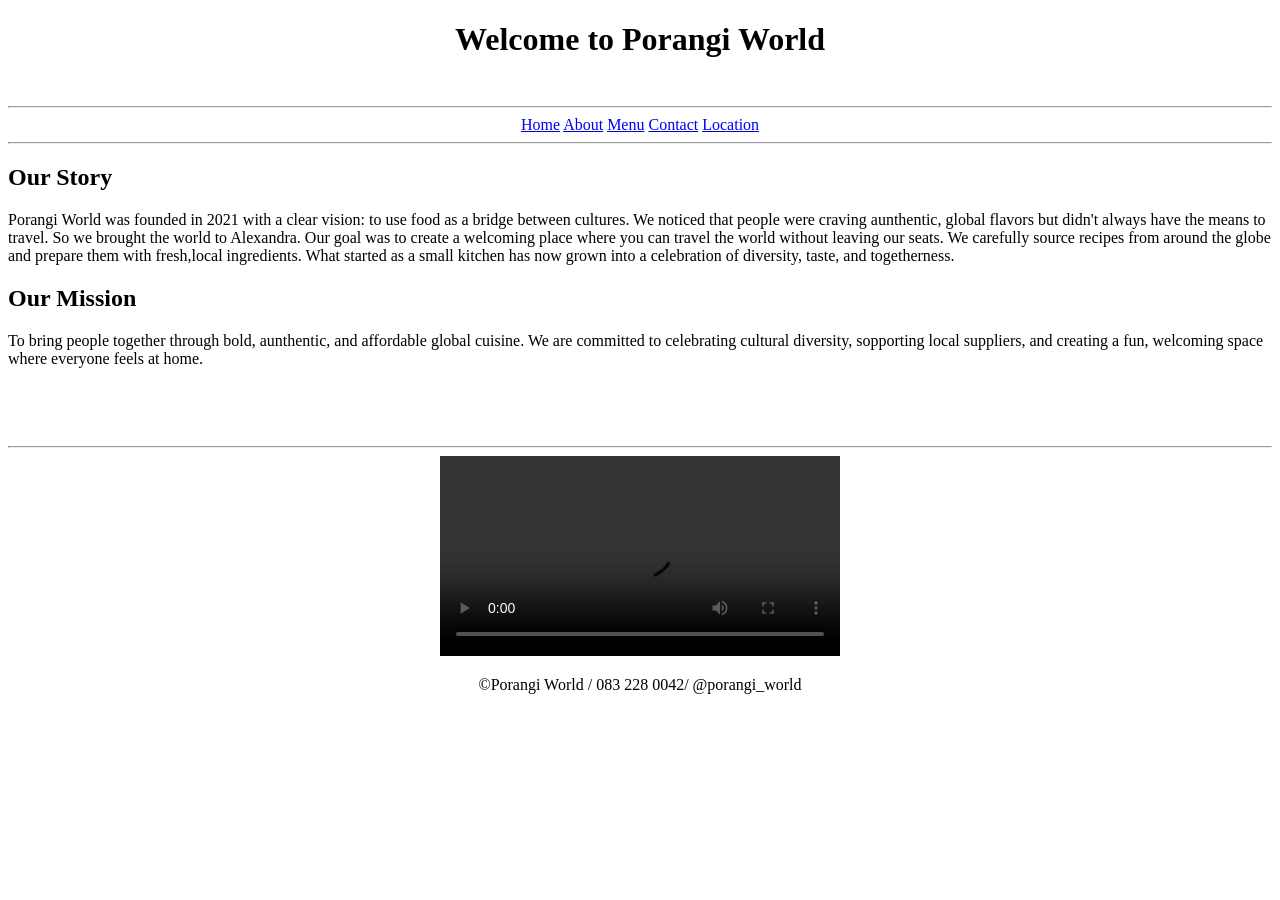
==== PORANGI WORLD/aboutus.html @ 7c01753e "Add files via upload" ====
<!DOCTYPE html>
<html lang="en">
<head>
    <meta charset="UTF-8">
    <meta name="viewport" content="width=device-width, initial-scale=1.0">
    <title>Document</title>
</head>
<body>
     <center><h1>Welcome to Porangi World</h1></center><br>
    <hr>
    <center>
        <a href="index.html">Home</a>
        <a href="aboutus.html">About</a>
        <a href="menu.html">Menu</a>
        <a href="contact.html">Contact</a>
        <a href="images.html">Location</a>

    </center>
    <hr>

    <h2>Our Story</h2>
    <p>Porangi World was founded in 2021 with a clear vision: to use food as a bridge between cultures.
        We noticed that people were craving aunthentic, global flavors but didn't always have the means to travel.
        So we brought the world to Alexandra. Our goal was to create a welcoming place where you can travel
        the world without leaving our seats. We carefully source recipes from around the globe and prepare them
        with fresh,local ingredients. What started as a small kitchen has now grown into a celebration
        of diversity, taste, and togetherness.
    </p>
    
    <h2>Our Mission</h2>
    <p>
        To bring people together through bold, aunthentic, and affordable global cuisine.
        We are committed to celebrating cultural diversity, sopporting local suppliers, 
        and creating a fun, welcoming space where everyone feels at home.
    </p>
    <br><br><br>
    <hr>
    <center>
        <!--this is a video in Porangi_World -->
        <video width="400" controls >
            <source src="VID_20260814_015149_726.mp4" type="video/mp4">
    </center> 
    <center>
        <p>&copy;Porangi World / 083 228 0042/ @porangi_world</p>
    </center>







    
</body>
</html>
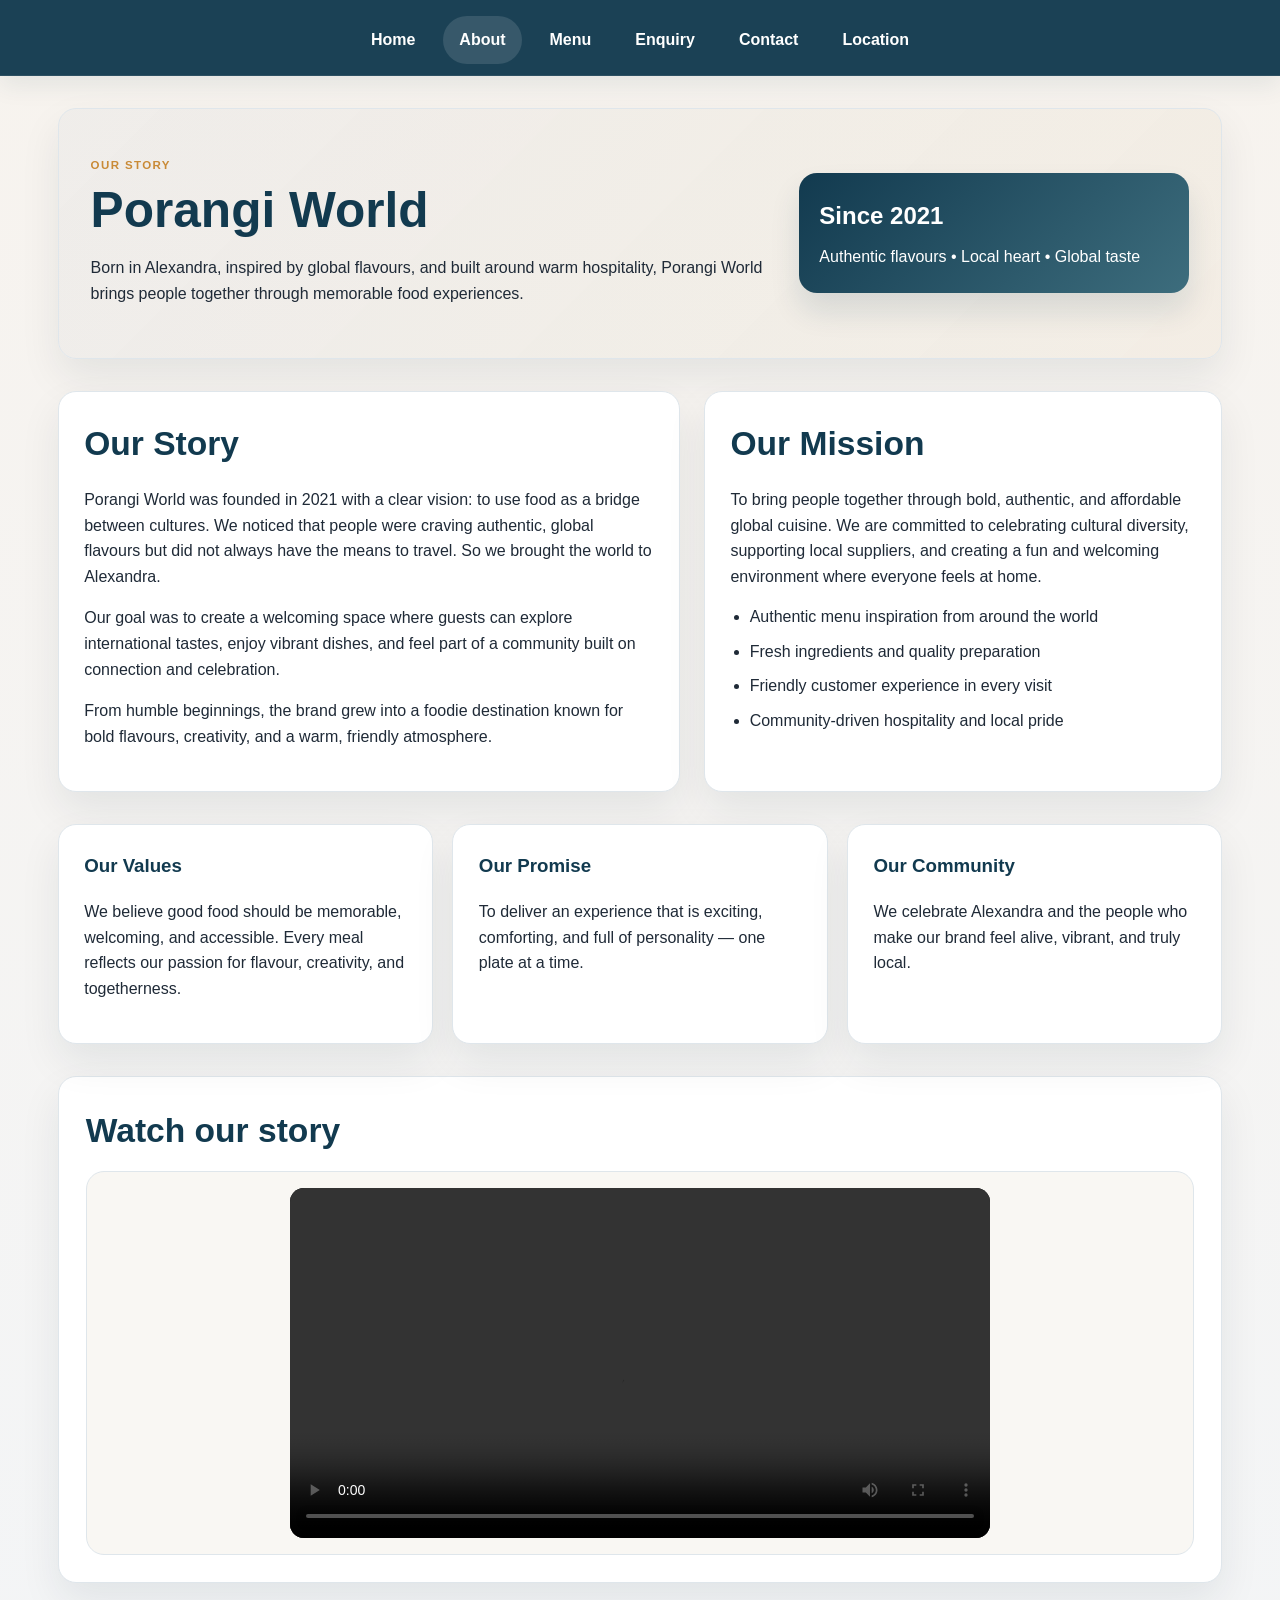
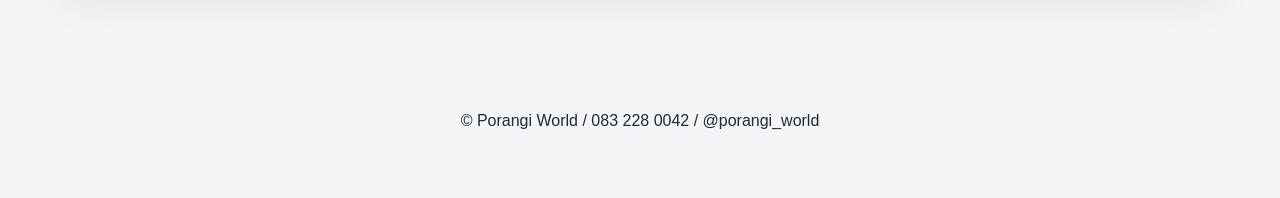
==== commit b6e881c5: "Add files via upload" ====
--- a/PORANGI WORLD/aboutus.html
+++ b/PORANGI WORLD/aboutus.html
@@ -1,55 +1,87 @@
 <!DOCTYPE html>
 <html lang="en">
 <head>
-    <meta charset="UTF-8">
-    <meta name="viewport" content="width=device-width, initial-scale=1.0">
-    <title>Document</title>
+    <meta charset="UTF-8" />
+    <meta name="viewport" content="width=device-width, initial-scale=1.0" />
+    <meta name="description" content="Learn about Porangi World, our story, mission, and the experience behind our authentic global food brand." />
+    <title>About Us | Porangi World</title>
+    <link rel="stylesheet" href="css/style.css" />
 </head>
 <body>
-     <center><h1>Welcome to Porangi World</h1></center><br>
-    <hr>
-    <center>
-        <a href="index.html">Home</a>
-        <a href="aboutus.html">About</a>
-        <a href="menu.html">Menu</a>
-        <a href="contact.html">Contact</a>
-        <a href="images.html">Location</a>
+    <header class="site-header">
+        <nav class="main-nav" aria-label="Main navigation">
+            <a href="index.html">Home</a>
+            <a href="aboutus.html" class="active">About</a>
+            <a href="menu.html">Menu</a>
+            <a href="enquiry.html">Enquiry</a>
+            <a href="contact.html">Contact</a>
+            <a href="location.html">Location</a>
+        </nav>
+    </header>
 
-    </center>
-    <hr>
+    <main class="page-shell">
+        <section class="hero-card about-hero">
+            <div class="about-hero-copy">
+                <p class="eyebrow">Our story</p>
+                <h1>Porangi World</h1>
+                <p>Born in Alexandra, inspired by global flavours, and built around warm hospitality, Porangi World brings people together through memorable food experiences.</p>
+            </div>
+            <div class="about-hero-badge">
+                <strong>Since 2021</strong>
+                <span>Authentic flavours • Local heart • Global taste</span>
+            </div>
+        </section>
 
-    <h2>Our Story</h2>
-    <p>Porangi World was founded in 2021 with a clear vision: to use food as a bridge between cultures.
-        We noticed that people were craving aunthentic, global flavors but didn't always have the means to travel.
-        So we brought the world to Alexandra. Our goal was to create a welcoming place where you can travel
-        the world without leaving our seats. We carefully source recipes from around the globe and prepare them
-        with fresh,local ingredients. What started as a small kitchen has now grown into a celebration
-        of diversity, taste, and togetherness.
-    </p>
-    
-    <h2>Our Mission</h2>
-    <p>
-        To bring people together through bold, aunthentic, and affordable global cuisine.
-        We are committed to celebrating cultural diversity, sopporting local suppliers, 
-        and creating a fun, welcoming space where everyone feels at home.
-    </p>
-    <br><br><br>
-    <hr>
-    <center>
-        <!--this is a video in Porangi_World -->
-        <video width="400" controls >
-            <source src="VID_20260814_015149_726.mp4" type="video/mp4">
-    </center> 
-    <center>
-        <p>&copy;Porangi World / 083 228 0042/ @porangi_world</p>
-    </center>
+        <section class="content-grid about-grid">
+            <article class="panel">
+                <h2>Our Story</h2>
+                <p>Porangi World was founded in 2021 with a clear vision: to use food as a bridge between cultures. We noticed that people were craving authentic, global flavours but did not always have the means to travel. So we brought the world to Alexandra.</p>
+                <p>Our goal was to create a welcoming space where guests can explore international tastes, enjoy vibrant dishes, and feel part of a community built on connection and celebration.</p>
+                <p>From humble beginnings, the brand grew into a foodie destination known for bold flavours, creativity, and a warm, friendly atmosphere.</p>
+            </article>
 
+            <article class="panel">
+                <h2>Our Mission</h2>
+                <p>To bring people together through bold, authentic, and affordable global cuisine. We are committed to celebrating cultural diversity, supporting local suppliers, and creating a fun and welcoming environment where everyone feels at home.</p>
+                <ul class="feature-list">
+                    <li>Authentic menu inspiration from around the world</li>
+                    <li>Fresh ingredients and quality preparation</li>
+                    <li>Friendly customer experience in every visit</li>
+                    <li>Community-driven hospitality and local pride</li>
+                </ul>
+            </article>
+        </section>
 
+        <section class="values-section">
+            <div class="panel value-card">
+                <h3>Our Values</h3>
+                <p>We believe good food should be memorable, welcoming, and accessible. Every meal reflects our passion for flavour, creativity, and togetherness.</p>
+            </div>
+            <div class="panel value-card">
+                <h3>Our Promise</h3>
+                <p>To deliver an experience that is exciting, comforting, and full of personality — one plate at a time.</p>
+            </div>
+            <div class="panel value-card">
+                <h3>Our Community</h3>
+                <p>We celebrate Alexandra and the people who make our brand feel alive, vibrant, and truly local.</p>
+            </div>
+        </section>
 
+        <section class="panel media-panel">
+            <h2>Watch our story</h2>
+            <div class="video-wrap">
+                <video controls>
+                    <source src="VID_20260814_015149_726.mp4" type="video/mp4" />
+                    Your browser does not support HTML video.
+                </video>
+            </div>
+        </section>
+    </main>
 
+    <footer class="site-footer">
+        <p>&copy; Porangi World / 083 228 0042 / @porangi_world</p>
+    </footer>
 
-
-
-    
+    <script src="css/script.js"></script>
 </body>
 </html>
--- a/PORANGI WORLD/css/style.css
+++ b/PORANGI WORLD/css/style.css
@@ -0,0 +1,714 @@
+* {
+  box-sizing: border-box;
+}
+
+:root {
+  --bg: #f5f1ea;
+  --bg-soft: #f9f7f3;
+  --surface: #ffffff;
+  --surface-alt: #eef3f7;
+  --primary: #123a4f;
+  --primary-strong: #0d2d3e;
+  --secondary: #c98a36;
+  --secondary-soft: #e9c28d;
+  --accent: #3d6d7d;
+  --accent-soft: #dfe9ee;
+  --text: #1f2a37;
+  --muted: #5f6c7b;
+  --line: #dfe6eb;
+  --success: #2e7d5b;
+  --shadow: 0 18px 40px rgba(17, 35, 48, 0.08);
+  --radius: 18px;
+}
+
+html {
+  scroll-behavior: smooth;
+}
+
+body {
+  margin: 0;
+  font-family: "Segoe UI", Tahoma, Geneva, Verdana, sans-serif;
+  background: linear-gradient(180deg, #f7f3ee 0%, #f3f5f7 100%);
+  color: var(--text);
+  line-height: 1.6;
+}
+
+a {
+  color: var(--primary);
+  text-decoration: none;
+}
+
+a:hover {
+  color: var(--secondary);
+}
+
+img {
+  max-width: 100%;
+  display: block;
+}
+
+button,
+input,
+textarea {
+  font: inherit;
+}
+
+.site-header {
+  position: sticky;
+  top: 0;
+  z-index: 50;
+  background: rgba(18, 58, 79, 0.96);
+  backdrop-filter: blur(8px);
+  border-bottom: 1px solid rgba(255, 255, 255, 0.08);
+  box-shadow: 0 10px 25px rgba(18, 58, 79, 0.08);
+}
+
+.main-nav {
+  max-width: 1200px;
+  margin: 0 auto;
+  padding: 1rem 1.2rem 0.7rem;
+  display: flex;
+  flex-wrap: wrap;
+  justify-content: center;
+  gap: 0.75rem;
+}
+
+.main-nav a {
+  color: #ffffff;
+  font-weight: 700;
+  padding: 0.7rem 1rem;
+  border-radius: 999px;
+  transition: 0.2s ease;
+}
+
+.main-nav a:hover,
+.main-nav a.active {
+  background: rgba(255, 255, 255, 0.12);
+  color: #fff;
+}
+
+.search-wrap {
+  max-width: 1200px;
+  margin: 0 auto;
+  padding: 0 1.2rem 1rem;
+}
+
+.search-wrap input {
+  width: min(100%, 540px);
+  margin: 0 auto;
+  display: block;
+  border: 1px solid var(--line);
+  border-radius: 999px;
+  padding: 0.9rem 1.2rem;
+  background: #fff;
+  color: var(--text);
+  box-shadow: inset 0 0 0 1px rgba(18, 58, 79, 0.02);
+}
+
+.page-shell {
+  max-width: 1200px;
+  margin: 2rem auto;
+  padding: 0 1.1rem 3rem;
+}
+
+.hero-card,
+.panel,
+.gallery-section,
+.response-box {
+  background: var(--surface);
+  border: 1px solid var(--line);
+  border-radius: var(--radius);
+  box-shadow: var(--shadow);
+}
+
+.hero-card {
+  padding: 2.2rem 2rem;
+  margin-bottom: 2rem;
+  background: linear-gradient(135deg, rgba(18, 58, 79, 0.03), rgba(201, 138, 54, 0.06));
+}
+
+.eyebrow {
+  text-transform: uppercase;
+  letter-spacing: 0.12em;
+  font-size: 0.72rem;
+  font-weight: 800;
+  color: var(--secondary);
+  margin-bottom: 0.5rem;
+}
+
+h1,
+h2,
+h3,
+h4 {
+  margin-top: 0;
+  color: var(--primary);
+}
+
+h1 {
+  font-size: clamp(2rem, 4vw, 3.1rem);
+  line-height: 1.15;
+  margin-bottom: 0.8rem;
+}
+
+h2 {
+  font-size: clamp(1.5rem, 3vw, 2.1rem);
+  margin-bottom: 0.8rem;
+}
+
+p {
+  color: var(--text);
+}
+
+.content-grid {
+  display: grid;
+  grid-template-columns: 1.2fr 1fr;
+  gap: 1.5rem;
+  margin-bottom: 2rem;
+}
+
+.panel {
+  padding: 1.6rem;
+}
+
+.form-grid {
+  display: grid;
+  grid-template-columns: repeat(2, minmax(0, 1fr));
+  gap: 1rem;
+}
+
+label {
+  display: block;
+  font-weight: 700;
+  color: var(--text);
+  margin-bottom: 0.5rem;
+}
+
+input,
+textarea {
+  width: 100%;
+  border: 1.4px solid var(--line);
+  border-radius: 12px;
+  padding: 0.9rem 1rem;
+  background: #fff;
+  color: var(--text);
+  transition: border-color 0.2s ease, box-shadow 0.2s ease;
+}
+
+input:focus,
+textarea:focus {
+  outline: none;
+  border-color: var(--primary);
+  box-shadow: 0 0 0 4px rgba(18, 58, 79, 0.08);
+}
+
+textarea {
+  min-height: 170px;
+  resize: vertical;
+}
+
+.estimate-items {
+  margin: 1.3rem 0 1rem;
+  display: grid;
+  gap: 1rem;
+}
+
+.estimate-item {
+  padding: 0.9rem 1rem;
+  border: 1px solid var(--line);
+  border-radius: 14px;
+  background: linear-gradient(135deg, rgba(61, 109, 125, 0.05), rgba(201, 138, 54, 0.05));
+}
+
+.inline-row {
+  display: flex;
+  align-items: center;
+  gap: 0.8rem;
+  margin-top: 0.4rem;
+}
+
+.inline-row input {
+  max-width: 120px;
+}
+
+.summary-box {
+  background: var(--bg-soft);
+  border: 1px solid var(--line);
+  border-radius: 14px;
+  padding: 1rem 1.1rem;
+  margin: 1rem 0;
+}
+
+.summary-line {
+  display: flex;
+  justify-content: space-between;
+  gap: 1rem;
+  padding: 0.45rem 0;
+  border-bottom: 1px solid var(--line);
+}
+
+.summary-line:last-child {
+  border-bottom: none;
+}
+
+.summary-line.total {
+  font-size: 1.08rem;
+  font-weight: 800;
+  color: var(--primary);
+}
+
+button[type="submit"] {
+  width: 100%;
+  padding: 0.95rem 1.2rem;
+  border: none;
+  border-radius: 12px;
+  background: linear-gradient(135deg, var(--primary) 0%, var(--accent) 100%);
+  color: #fff;
+  font-weight: 800;
+  letter-spacing: 0.02em;
+  cursor: pointer;
+  transition: transform 0.2s ease, box-shadow 0.2s ease;
+  box-shadow: 0 12px 24px rgba(18, 58, 79, 0.15);
+}
+
+button[type="submit"]:hover {
+  transform: translateY(-2px);
+}
+
+.response-box {
+  padding: 1.1rem 1.2rem;
+  margin-top: 1rem;
+  min-height: 110px;
+  background: linear-gradient(135deg, rgba(18, 58, 79, 0.02), rgba(201, 138, 54, 0.04));
+  border: 1px solid var(--line);
+  border-radius: 14px;
+}
+
+.response-box pre {
+  margin: 0;
+  white-space: pre-wrap;
+  word-break: break-word;
+  font-family: "Segoe UI", Tahoma, Geneva, Verdana, sans-serif;
+  color: var(--text);
+}
+
+.gallery-section {
+  padding: 1.5rem 1.3rem 1.8rem;
+}
+
+.gallery-grid {
+  display: grid;
+  grid-template-columns: repeat(auto-fit, minmax(220px, 1fr));
+  gap: 1rem;
+}
+
+.gallery-item {
+  position: relative;
+  border: none;
+  border-radius: 16px;
+  overflow: hidden;
+  background: transparent;
+  padding: 0;
+  cursor: pointer;
+  transition: transform 0.2s ease, box-shadow 0.2s ease;
+}
+
+.gallery-item:hover {
+  transform: translateY(-4px);
+  box-shadow: 0 18px 28px rgba(18, 58, 79, 0.15);
+}
+
+.gallery-item img {
+  width: 100%;
+  height: 240px;
+  object-fit: cover;
+}
+
+.lightbox {
+  position: fixed;
+  inset: 0;
+  background: rgba(12, 22, 30, 0.8);
+  display: none;
+  align-items: center;
+  justify-content: center;
+  flex-direction: column;
+  gap: 1rem;
+  padding: 1.2rem;
+  z-index: 200;
+}
+
+.lightbox.open {
+  display: flex;
+}
+
+.lightbox img {
+  max-width: min(90vw, 900px);
+  max-height: 75vh;
+  border-radius: 18px;
+  box-shadow: var(--shadow);
+}
+
+#lightboxCaption {
+  color: #fff;
+  font-weight: 700;
+  text-align: center;
+}
+
+.lightbox-close {
+  position: absolute;
+  top: 1.2rem;
+  right: 1.2rem;
+  width: 46px;
+  height: 46px;
+  border: none;
+  border-radius: 50%;
+  background: rgba(255, 255, 255, 0.2);
+  color: #fff;
+  font-size: 2rem;
+  cursor: pointer;
+}
+
+.site-footer {
+  padding: 1.8rem 1rem 3rem;
+  text-align: center;
+  color: var(--text);
+}
+
+.about-hero {
+  display: grid;
+  grid-template-columns: 1.4fr 0.8fr;
+  gap: 1.5rem;
+  align-items: center;
+}
+
+.about-hero-copy {
+  padding-right: 0.5rem;
+}
+
+.about-hero-badge {
+  background: linear-gradient(135deg, var(--primary) 0%, var(--accent) 100%);
+  color: #fff;
+  padding: 1.5rem 1.3rem;
+  border-radius: 18px;
+  display: flex;
+  flex-direction: column;
+  gap: 0.5rem;
+  box-shadow: 0 18px 30px rgba(18, 58, 79, 0.12);
+}
+
+.about-hero-badge strong {
+  font-size: 1.5rem;
+}
+
+.feature-list {
+  margin: 1rem 0 0;
+  padding-left: 1.2rem;
+  color: var(--text);
+}
+
+.feature-list li {
+  margin-bottom: 0.6rem;
+  line-height: 1.55;
+}
+
+.values-section {
+  display: grid;
+  grid-template-columns: repeat(3, minmax(0, 1fr));
+  gap: 1.2rem;
+  margin-bottom: 2rem;
+}
+
+.value-card {
+  min-height: 180px;
+}
+
+.media-panel {
+  padding: 1.7rem;
+}
+
+.video-wrap {
+  display: flex;
+  justify-content: center;
+  background: var(--bg-soft);
+  border: 1px solid var(--line);
+  border-radius: 18px;
+  padding: 1rem;
+}
+
+.video-wrap video {
+  width: min(100%, 700px);
+  border-radius: 14px;
+  background: #000;
+}
+
+.menu-hero,
+.location-hero {
+  display: grid;
+  grid-template-columns: 1.4fr 0.8fr;
+  gap: 1.2rem;
+  align-items: center;
+}
+
+.menu-hero-badge,
+.location-card {
+  background: linear-gradient(135deg, var(--primary) 0%, var(--accent) 100%);
+  color: #fff;
+  border-radius: 18px;
+  padding: 1.4rem 1.2rem;
+  box-shadow: 0 18px 30px rgba(18, 58, 79, 0.12);
+}
+
+.menu-hero-badge strong,
+.location-card h3 {
+  display: block;
+  font-size: 1.2rem;
+  margin-bottom: 0.3rem;
+}
+
+.menu-grid {
+  display: grid;
+  grid-template-columns: repeat(2, minmax(0, 1fr));
+  gap: 1.5rem;
+}
+
+.menu-card {
+  padding: 1.5rem;
+}
+
+.menu-card-header {
+  display: flex;
+  justify-content: space-between;
+  align-items: center;
+  gap: 1rem;
+  margin-bottom: 1rem;
+  padding-bottom: 0.8rem;
+  border-bottom: 1px solid var(--line);
+}
+
+.menu-card-header span {
+  background: var(--accent-soft);
+  color: var(--primary);
+  font-size: 0.75rem;
+  font-weight: 700;
+  letter-spacing: 0.06em;
+  text-transform: uppercase;
+  padding: 0.4rem 0.7rem;
+  border-radius: 999px;
+}
+
+.dish-item {
+  display: grid;
+  grid-template-columns: 1fr auto;
+  align-items: start;
+  gap: 1rem;
+  padding: 1rem 0;
+  border-bottom: 1px solid var(--line);
+}
+
+.dish-item h3 {
+  margin-bottom: 0.3rem;
+  font-size: 1.15rem;
+}
+
+.dish-item p {
+  margin: 0;
+  color: var(--muted);
+}
+
+.dish-item strong {
+  color: var(--primary);
+  font-size: 1.1rem;
+}
+
+.menu-photo,
+.menu-photo-stack img {
+  width: 100%;
+  margin-top: 1.2rem;
+  border-radius: 16px;
+  object-fit: cover;
+  box-shadow: 0 16px 26px rgba(18, 58, 79, 0.08);
+}
+
+.menu-photo {
+  height: 260px;
+}
+
+.menu-photo-stack {
+  display: grid;
+  gap: 1rem;
+  margin-top: 1.2rem;
+}
+
+.menu-photo-stack img {
+  height: 220px;
+}
+
+.map-panel {
+  padding: 1.6rem;
+}
+
+.map-wrap {
+  border: 1px solid var(--line);
+  border-radius: 18px;
+  overflow: hidden;
+  background: var(--bg-soft);
+}
+
+.map-wrap iframe {
+  display: block;
+  width: 100%;
+}
+
+.location-card a {
+  color: #fff;
+}
+
+.home-shell {
+  padding-top: 1rem;
+}
+
+.home-hero {
+  display: grid;
+  grid-template-columns: 1.2fr 0.8fr;
+  gap: 1.5rem;
+  align-items: center;
+}
+
+.home-hero-copy {
+  padding-right: 0.5rem;
+}
+
+.tagline {
+  font-size: 1.2rem;
+  color: var(--primary);
+  font-weight: 700;
+  margin-bottom: 0.8rem;
+}
+
+.home-actions {
+  display: flex;
+  flex-wrap: wrap;
+  gap: 0.9rem;
+  margin-top: 1.2rem;
+}
+
+.primary-btn,
+.secondary-btn {
+  display: inline-block;
+  padding: 0.9rem 1.4rem;
+  border-radius: 999px;
+  font-weight: 700;
+  transition: 0.2s ease;
+}
+
+.primary-btn {
+  background: linear-gradient(135deg, var(--primary), var(--accent));
+  color: #fff;
+}
+
+.secondary-btn {
+  background: #fff;
+  color: var(--primary);
+  border: 1px solid var(--line);
+}
+
+.primary-btn:hover,
+.secondary-btn:hover {
+  transform: translateY(-2px);
+}
+
+.home-logo-panel {
+  display: flex;
+  justify-content: center;
+  align-items: center;
+  background: linear-gradient(135deg, rgba(18,58,79,0.03), rgba(201,138,54,0.06));
+  border: 1px solid var(--line);
+  border-radius: 20px;
+  min-height: 320px;
+  padding: 1rem;
+}
+
+.home-logo-panel img {
+  width: min(100%, 360px);
+  border-radius: 18px;
+}
+
+.info-strip {
+  display: grid;
+  grid-template-columns: repeat(3, minmax(0, 1fr));
+  gap: 1.2rem;
+  margin: 1.6rem 0 2rem;
+}
+
+.info-box {
+  background: #fff;
+  border: 1px solid var(--line);
+  border-radius: 18px;
+  padding: 1.2rem 1rem;
+  box-shadow: var(--shadow);
+}
+
+.info-box h3 {
+  margin-bottom: 0.4rem;
+  color: var(--primary);
+}
+
+.home-features {
+  margin-top: 0.5rem;
+}
+
+.mini-menu {
+  display: grid;
+  gap: 0.9rem;
+  margin-top: 1rem;
+}
+
+.mini-item {
+  display: flex;
+  justify-content: space-between;
+  align-items: center;
+  gap: 1rem;
+  padding: 0.8rem 0.9rem;
+  border-radius: 12px;
+  background: var(--bg-soft);
+  border: 1px solid var(--line);
+}
+
+.mini-item strong {
+  color: var(--primary);
+}
+
+@media (max-width: 720px) {
+  .content-grid,
+  .form-grid {
+    grid-template-columns: 1fr;
+  }
+
+  .page-shell {
+    margin-top: 1.1rem;
+  }
+
+  .panel,
+  .hero-card {
+    padding: 1.2rem;
+  }
+
+  .about-hero,
+  .values-section {
+    grid-template-columns: 1fr;
+  }
+
+  .menu-grid,
+  .menu-hero,
+  .location-hero {
+    grid-template-columns: 1fr;
+  }
+
+  .dish-item {
+    grid-template-columns: 1fr;
+  }
+
+  .home-hero,
+  .info-strip {
+    grid-template-columns: 1fr;
+  }
+}
